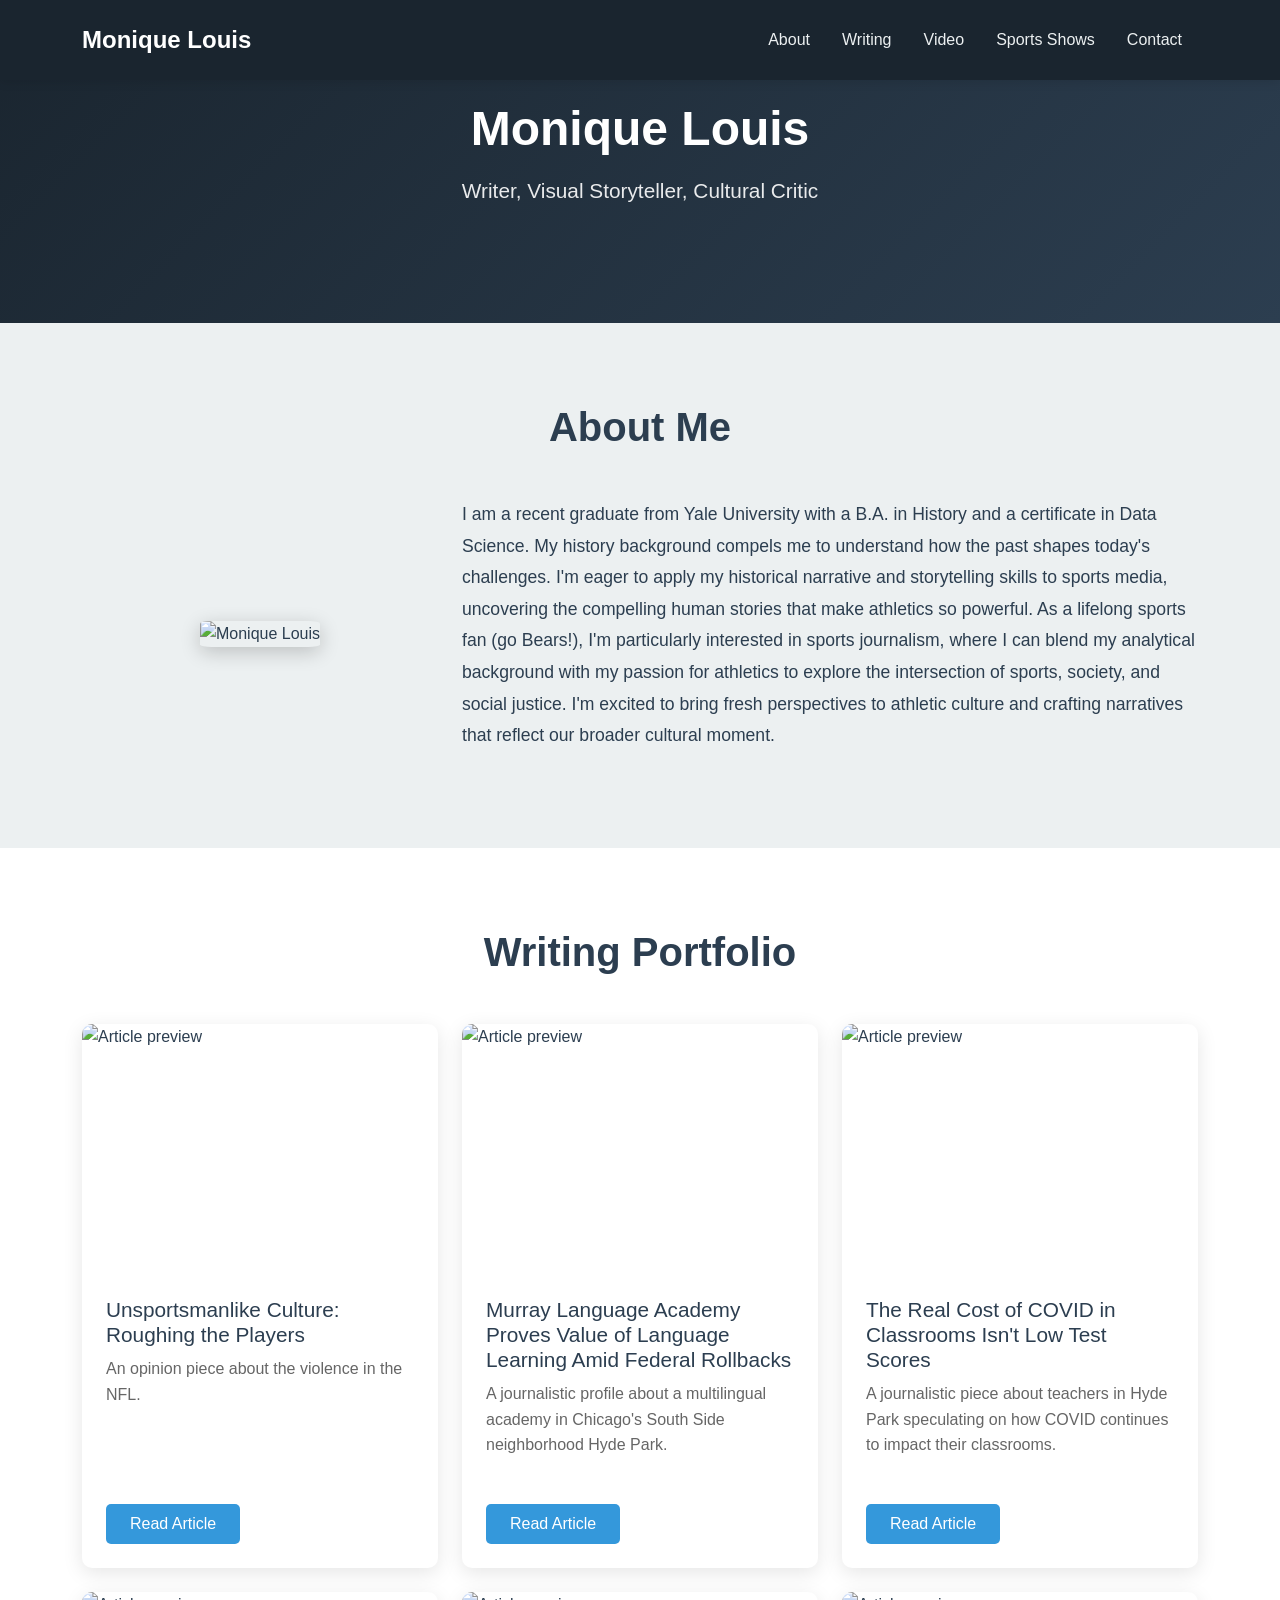
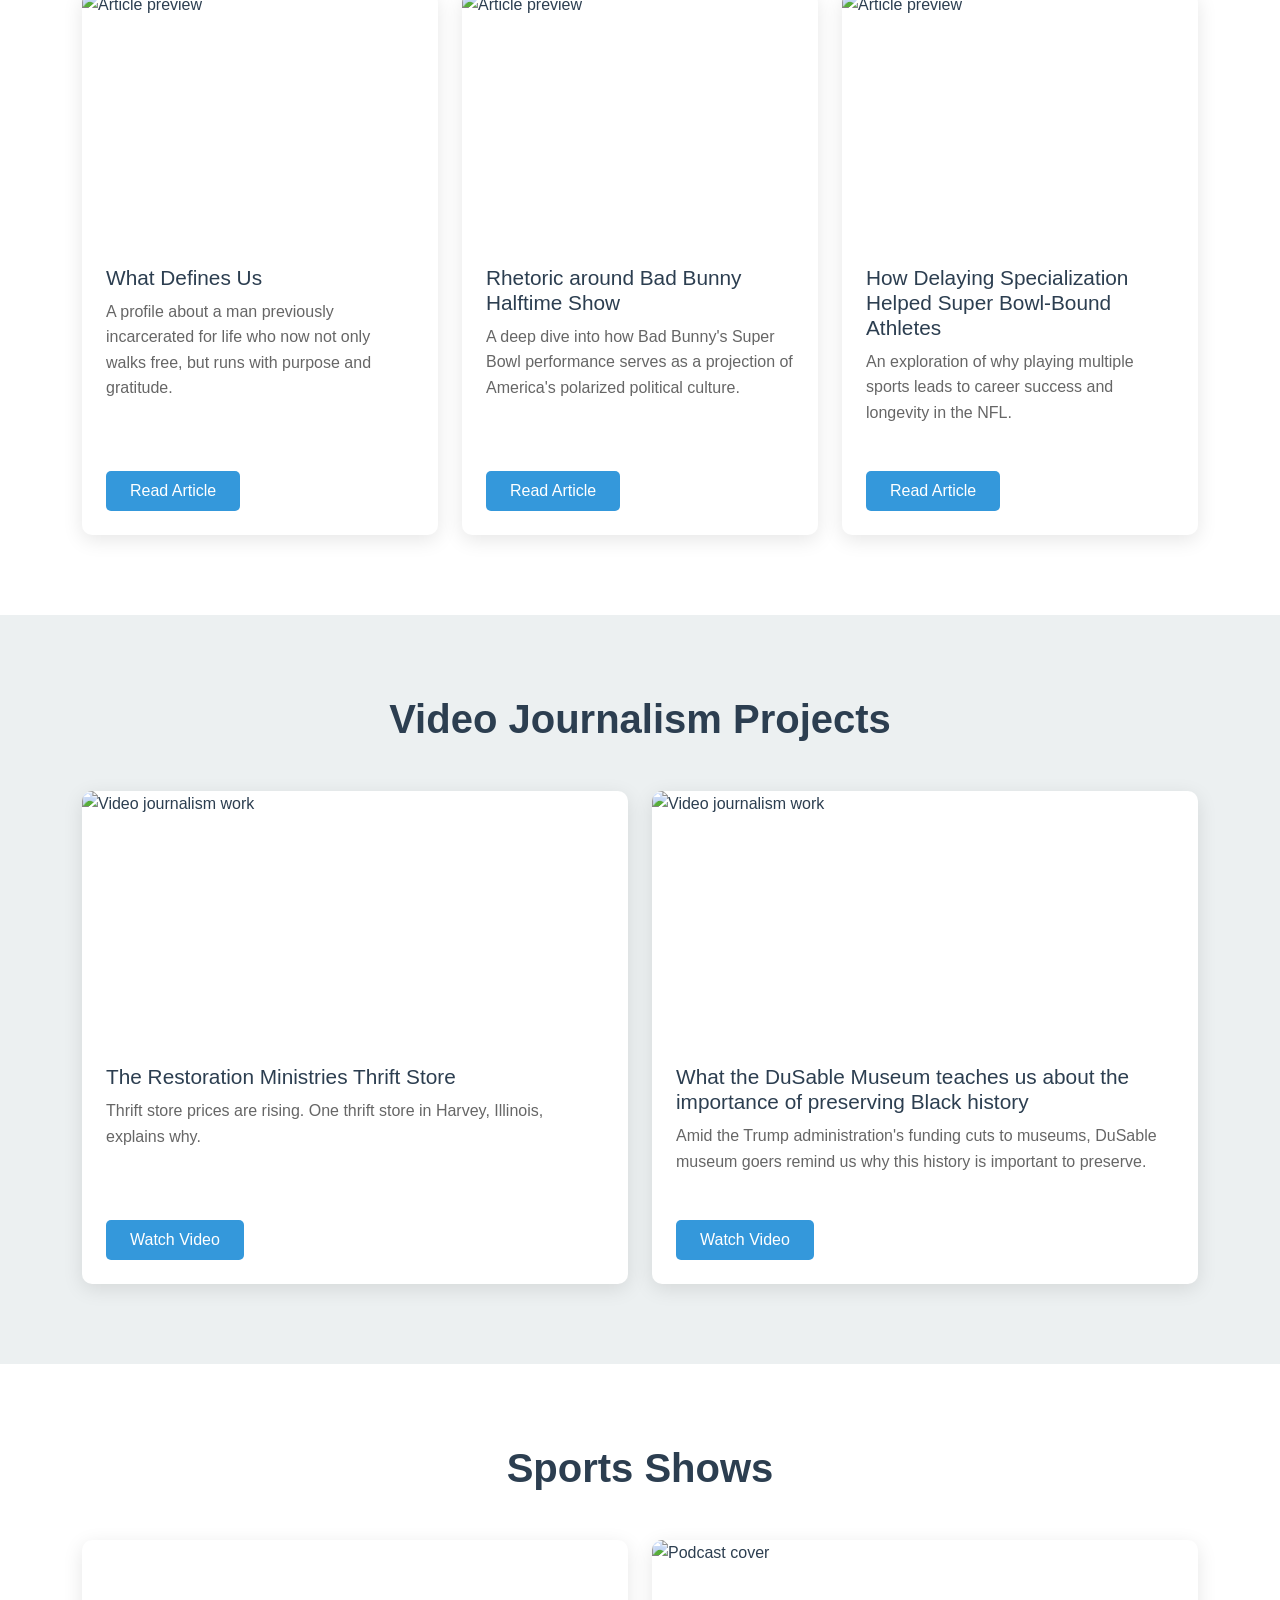
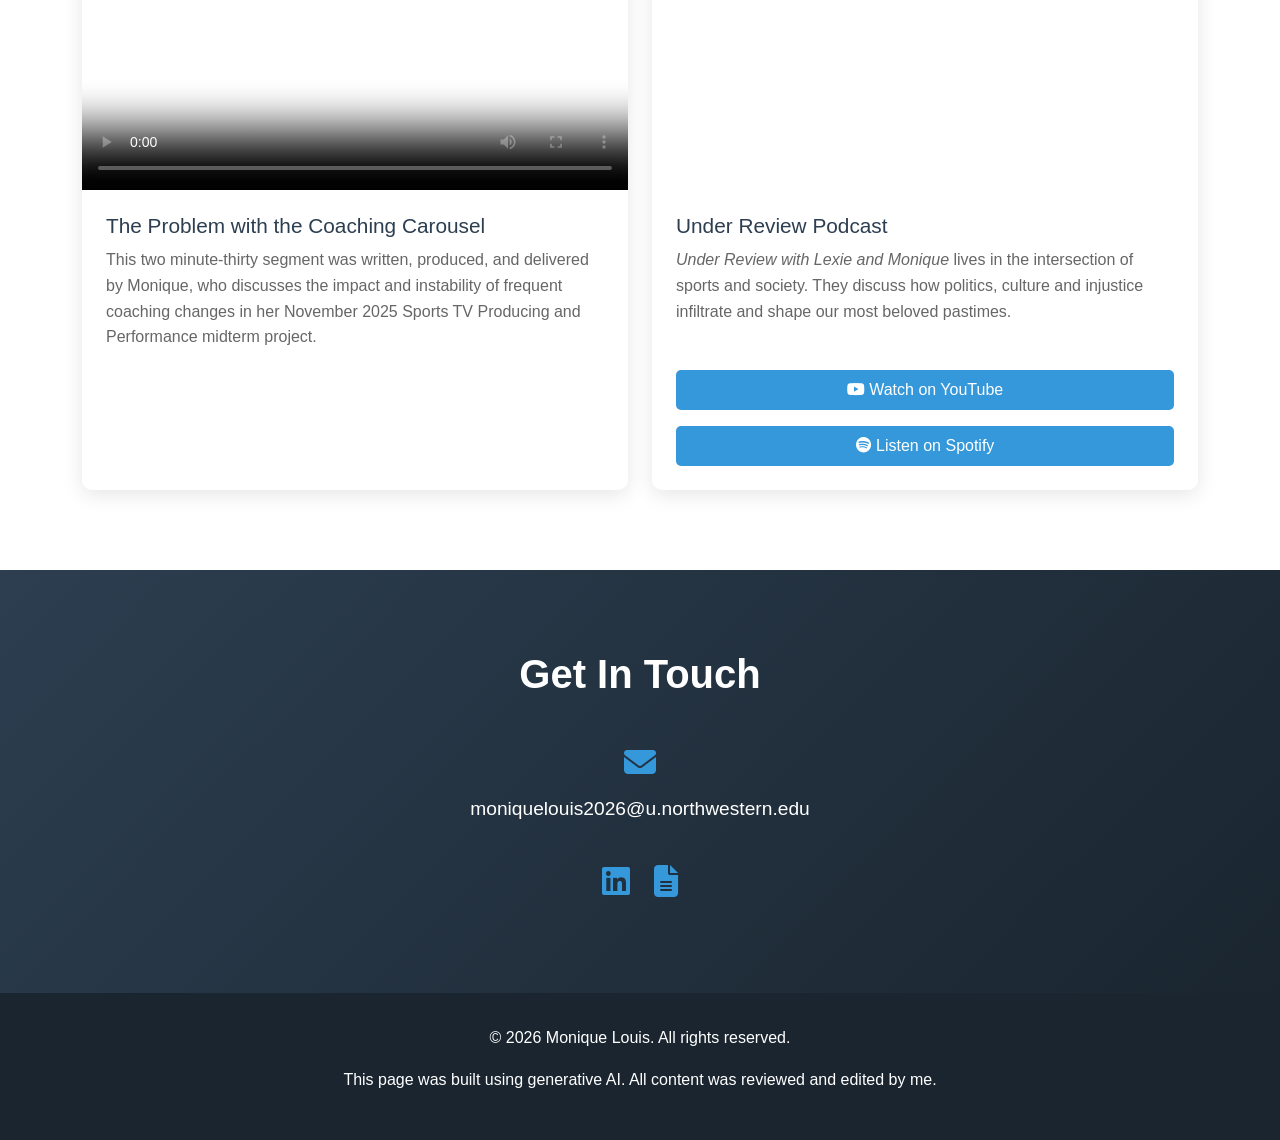
==== index.html @ 5cb2262d "Add files via upload" ====
<!DOCTYPE html>
<html lang="en">

<head>
    <meta charset="UTF-8">
    <meta name="viewport" content="width=device-width, initial-scale=1.0">
    <title>Monique Louis - Journalist</title>
    <link href="https://cdnjs.cloudflare.com/ajax/libs/bootstrap/5.3.0/css/bootstrap.min.css" rel="stylesheet">
    <link href="https://cdnjs.cloudflare.com/ajax/libs/font-awesome/6.4.0/css/all.min.css" rel="stylesheet">
    <link href="style.css" rel="stylesheet">
</head>

<body>
    <nav class="navbar navbar-expand-lg navbar-dark fixed-top">
        <div class="container">
            <a class="navbar-brand" href="#home">Monique Louis</a>
            <button class="navbar-toggler" type="button" data-bs-toggle="collapse" data-bs-target="#navbarNav">
                <span class="navbar-toggler-icon"></span>
            </button>
            <div class="collapse navbar-collapse" id="navbarNav">
                <ul class="navbar-nav ms-auto">
                    <li class="nav-item"><a class="nav-link" href="#about">About</a></li>
                    <li class="nav-item"><a class="nav-link" href="#writing">Writing</a></li>
                    <li class="nav-item"><a class="nav-link" href="#video-journalism">Video</a></li>
                    <li class="nav-item"><a class="nav-link" href="#sports">Sports Shows</a></li>
                    <li class="nav-item"><a class="nav-link" href="#contact">Contact</a></li>
                </ul>
            </div>
        </div>
    </nav>

    <section id="home" class="hero">
        <div class="container">
            <h1>Monique Louis</h1>
            <p>Writer, Visual Storyteller, Cultural Critic</p>
        </div>
    </section>

    <section id="about" class="bio-section">
        <div class="container">
            <h2 class="section-title">About Me</h2>
            <div class="row align-items-center">
                <div class="col-md-4 text-center mb-4 mb-md-0">
                    <img src="assets/profile.png" alt="Monique Louis" class="bio-photo">
                </div>
                <div class="col-md-8">
                    <div class="bio-content">
                        <p>I am a recent graduate from Yale University with a B.A. in History and a certificate in Data
                            Science. My history background compels me to understand how the past shapes today's
                            challenges. I'm eager to apply my historical narrative and storytelling skills to sports
                            media, uncovering the compelling human stories that make athletics so powerful. As a
                            lifelong sports fan (go Bears!), I'm particularly interested in sports journalism, where I
                            can blend my analytical background with my passion for athletics to explore the intersection
                            of sports, society, and social justice. I'm excited to bring fresh perspectives to athletic
                            culture and crafting narratives that reflect our broader cultural moment.</p>
                    </div>
                </div>
            </div>
        </div>
    </section>

    <section id="writing">
        <div class="container">
            <h2 class="section-title">Writing Portfolio</h2>
            <div class="row">
                <div class="col-md-4">
                    <div class="portfolio-item">
                        <img src="assets/roughing.png" alt="Article preview">
                        <div class="portfolio-content">
                            <h3>Unsportsmanlike Culture: Roughing the Players</h3>
                            <p>An opinion piece about the violence in the NFL.</p>
                            <a href="samples/Louis,%20Monique%20%E2%80%94%20Writing%20Sample/LouisMoniqueWritingSample.html"
                                class="btn btn-primary">Read Article</a>
                        </div>
                    </div>
                </div>
                <div class="col-md-4">
                    <div class="portfolio-item">
                        <img src="assets/murray.png" alt="Article preview">
                        <div class="portfolio-content">
                            <h3>Murray Language Academy Proves Value of Language Learning Amid Federal Rollbacks</h3>
                            <p>A journalistic profile about a multilingual academy in Chicago's South Side neighborhood
                                Hyde Park.</p>
                            <a href="samples/Murray%20Academy%20Profile%20%E2%80%94%20HP%20Herald.docx/MurrayAcademyProfileHPHerald.docx.html"
                                class="btn btn-primary">Read Article</a>
                        </div>
                    </div>
                </div>
                <div class="col-md-4">
                    <div class="portfolio-item">
                        <img src="samples/Beat%20%234%20/images/image1.png" alt="Article preview">
                        <div class="portfolio-content">
                            <h3>The Real Cost of COVID in Classrooms Isn't Low Test Scores</h3>
                            <p>A journalistic piece about teachers in Hyde Park speculating on how COVID continues to
                                impact their classrooms.</p>
                            <a href="samples/Beat%20%234%20/Beat4.html" class="btn btn-primary">Read Article</a>
                        </div>
                    </div>
                </div>
            </div>
            <div class="row justify-content-center mt-4">
                <div class="col-md-4">
                    <div class="portfolio-item">
                        <img src="samples/Beat%20%235/images/image1.png" alt="Article preview">
                        <div class="portfolio-content">
                            <h3>What Defines Us</h3>
                            <p>A profile about a man previously incarcerated for life who now not only walks free, but
                                runs with purpose and gratitude.</p>
                            <a href="samples/Beat%20%235/Beat5.html" class="btn btn-primary">Read Article</a>
                        </div>
                    </div>
                </div>
                <div class="col-md-4">
                    <div class="portfolio-item">
                        <img src="samples/City%20Story%20%E2%80%94%20Bad%20Bunny/images/image1.jpg"
                            alt="Article preview">
                        <div class="portfolio-content">
                            <h3>Rhetoric around Bad Bunny Halftime Show</h3>
                            <p>A deep dive into how Bad Bunny's Super Bowl performance serves as a projection of
                                America's polarized political culture.</p>
                            <a href="samples/City%20Story%20%E2%80%94%20Bad%20Bunny/CityStoryBadBunny.html"
                                class="btn btn-primary">Read Article</a>
                        </div>
                    </div>
                </div>
                <div class="col-md-4">
                    <div class="portfolio-item">
                        <img src="samples/NFL%20STORY/images/image1.png" alt="Article preview">
                        <div class="portfolio-content">
                            <h3>How Delaying Specialization Helped Super Bowl-Bound Athletes</h3>
                            <p>An exploration of why playing multiple sports leads to career success and longevity in
                                the NFL.</p>
                            <a href="samples/NFL%20STORY/NFLSTORY.html" class="btn btn-primary">Read Article</a>
                        </div>
                    </div>
                </div>
            </div>
        </div>
    </section>

    <section id="video-journalism" style="background-color: var(--light);">
        <div class="container">
            <h2 class="section-title">Video Journalism Projects</h2>
            <div class="row">
                <div class="col-md-6">
                    <div class="portfolio-item">
                        <img src="https://images.unsplash.com/photo-1452587925148-ce544e77e70d?w=800"
                            alt="Video journalism work">
                        <div class="portfolio-content">
                            <h3>The Restoration Ministries Thrift Store</h3>
                            <p>Thrift store prices are rising. One thrift store in Harvey, Illinois, explains why.</p>
                            <a href="assets/Thrift%20Video.mp4" class="btn btn-primary" target="_blank">Watch Video</a>
                        </div>
                    </div>
                </div>
                <div class="col-md-6">
                    <div class="portfolio-item">
                        <img src="https://images.unsplash.com/photo-1471107340929-a87cd0f5b5f3?w=800"
                            alt="Video journalism work">
                        <div class="portfolio-content">
                            <h3>What the DuSable Museum teaches us about the importance of preserving Black history</h3>
                            <p>Amid the Trump administration's funding cuts to museums, DuSable museum goers remind us
                                why this history is important to preserve.</p>
                            <a href="assets/DuSable%20Story.mp4" class="btn btn-primary" target="_blank">Watch Video</a>
                        </div>
                    </div>
                </div>
            </div>
        </div>
    </section>

    <section id="sports">
        <div class="container">
            <h2 class="section-title">Sports Shows</h2>
            <div class="row">
                <div class="col-md-6">
                    <div class="portfolio-item">
                        <!-- REPLACE src="#" WITH YOUR VIDEO FILE URL -->
                        <video controls poster="https://images.unsplash.com/photo-1492619375914-88005aa9e8fb?w=800">
                            <source src="#" type="video/mp4">
                            Your browser does not support the video tag.
                        </video>
                        <div class="portfolio-content">
                            <h3>The Problem with the Coaching Carousel</h3>
                            <p>This two minute-thirty segment was written, produced, and delivered by Monique, who
                                discusses the impact and instability of frequent coaching changes in her November 2025
                                Sports TV Producing and Performance midterm project.</p>
                        </div>
                    </div>
                </div>
                <div class="col-md-6">
                    <div class="portfolio-item">
                        <img src="https://images.unsplash.com/photo-1574717024653-61fd2cf4d44d?w=800"
                            alt="Podcast cover">
                        <div class="portfolio-content">
                            <h3>Under Review Podcast</h3>
                            <p><em>Under Review with Lexie and Monique</em> lives in the intersection of sports and
                                society. They discuss how politics, culture and injustice infiltrate and shape our most
                                beloved pastimes.</p>
                            <div class="podcast-links">
                                <!-- REPLACE # WITH YOUR YOUTUBE LINK -->
                                <a href="#" class="btn btn-primary mb-2" target="_blank">
                                    <i class="fab fa-youtube"></i> Watch on YouTube
                                </a>
                                <!-- REPLACE # WITH YOUR SPOTIFY LINK -->
                                <a href="#" class="btn btn-primary" target="_blank">
                                    <i class="fab fa-spotify"></i> Listen on Spotify
                                </a>
                            </div>
                        </div>
                    </div>
                </div>
            </div>
        </div>
    </section>

    <section id="contact" class="contact-section">
        <div class="container">
            <h2 class="section-title" style="color: white;">Get In Touch</h2>
            <div class="contact-info">
                <i class="fas fa-envelope"></i>
                <p style="font-size: 1.2rem;">
                    <a href="mailto:moniquelouis2026@u.northwestern.edu" style="color: white; text-decoration: none;">
                        moniquelouis2026@u.northwestern.edu
                    </a>
                </p>
                <div class="social-links">
                    <a href="https://www.linkedin.com/in/monique-louis-b0179722a" target="_blank" title="LinkedIn"><i
                            class="fab fa-linkedin"></i></a>
                    <a href="assets/Resume%20(3)%20copy.pdf" target="_blank" title="Resume"><i
                            class="fas fa-file-alt"></i></a>
                </div>
            </div>
        </div>
    </section>

    <footer>
        <div class="container">
            <p>&copy; 2026 Monique Louis. All rights reserved.</p>
            <p>
                This page was built using generative AI. All content was reviewed and edited by me.
            </p>
        </div>
    </footer>

    <script src="https://cdnjs.cloudflare.com/ajax/libs/bootstrap/5.3.0/js/bootstrap.bundle.min.js"></script>
    <script src="script.js"></script>
</body>

</html>
---- style.css ----
:root {
    --primary: #2c3e50;
    --accent: #3498db;
    --light: #ecf0f1;
    --dark: #1a252f;
}

body {
    font-family: 'Segoe UI', Tahoma, Geneva, Verdana, sans-serif;
    color: var(--primary);
    line-height: 1.6;
}

.navbar {
    background-color: var(--dark) !important;
    padding: 1rem 0;
    box-shadow: 0 2px 10px rgba(0,0,0,0.1);
}

.navbar-brand {
    font-size: 1.5rem;
    font-weight: 600;
    color: white !important;
}

.nav-link {
    color: var(--light) !important;
    margin: 0 0.5rem;
    transition: color 0.3s;
}

.nav-link:hover {
    color: var(--accent) !important;
}

.hero {
    background: linear-gradient(135deg, var(--dark) 0%, var(--primary) 100%);
    color: white;
    padding: 100px 0;
    text-align: center;
}

.hero h1 {
    font-size: 3rem;
    font-weight: 700;
    margin-bottom: 1rem;
}

.hero p {
    font-size: 1.3rem;
    opacity: 0.9;
}

section {
    padding: 80px 0;
}

.section-title {
    font-size: 2.5rem;
    font-weight: 700;
    margin-bottom: 3rem;
    text-align: center;
    color: var(--primary);
}

.portfolio-item {
    background: white;
    border-radius: 10px;
    overflow: hidden;
    box-shadow: 0 5px 20px rgba(0,0,0,0.1);
    transition: transform 0.3s, box-shadow 0.3s;
    margin-bottom: 30px;
    height: 100%;
    display: flex;
    flex-direction: column;
}

.portfolio-item:hover {
    transform: translateY(-5px);
    box-shadow: 0 10px 30px rgba(0,0,0,0.15);
}

.portfolio-item img, .portfolio-item video {
    width: 100%;
    height: 250px;
    object-fit: cover;
}

.portfolio-content {
    padding: 1.5rem;
    display: flex;
    flex-direction: column;
    flex-grow: 1;
}

.portfolio-content h3 {
    font-size: 1.3rem;
    margin-bottom: 0.5rem;
    color: var(--primary);
}

.portfolio-content p {
    color: #666;
    margin-bottom: 1rem;
    flex-grow: 1;
}

.portfolio-content .btn-primary {
    align-self: flex-start;
}

.portfolio-content .podcast-links {
    margin-top: auto;
}

.btn-primary {
    background-color: var(--accent);
    border: none;
    padding: 0.5rem 1.5rem;
    border-radius: 5px;
    transition: background-color 0.3s;
}

.btn-primary:hover {
    background-color: #2980b9;
}

.bio-section {
    background-color: var(--light);
}

.bio-photo {
    width: 250px;
    height: 300px;
    border-radius: 10%;
    object-fit: cover;
    box-shadow: 0 5px 20px rgba(0,0,0,0.2);
}

.bio-content {
    font-size: 1.1rem;
    line-height: 1.8;
}

.contact-section {
    background: linear-gradient(135deg, var(--primary) 0%, var(--dark) 100%);
    color: white;
}

.contact-info {
    text-align: center;
}

.contact-info i {
    font-size: 2rem;
    margin-bottom: 1rem;
    color: var(--accent);
}

.social-links {
    display: flex;
    justify-content: center;
    gap: 1.5rem;
    margin-top: 2rem;
}

.social-links a {
    color: white;
    font-size: 2rem;
    transition: color 0.3s, transform 0.3s;
}

.social-links a:hover {
    color: var(--accent);
    transform: scale(1.2);
}

.podcast-links {
    display: flex;
    flex-direction: column;
    gap: 0.5rem;
    width: 100%;
}

.podcast-links .btn-primary {
    width: 100%;
    text-align: center;
}

footer {
    background-color: var(--dark);
    color: white;
    text-align: center;
    padding: 2rem 0;
}

@media (max-width: 768px) {
    .hero h1 {
        font-size: 2rem;
    }
    
    .hero p {
        font-size: 1rem;
    }
    
    .section-title {
        font-size: 2rem;
    }
    
    .bio-photo {
        width: 200px;
        height: 200px;
    }
}
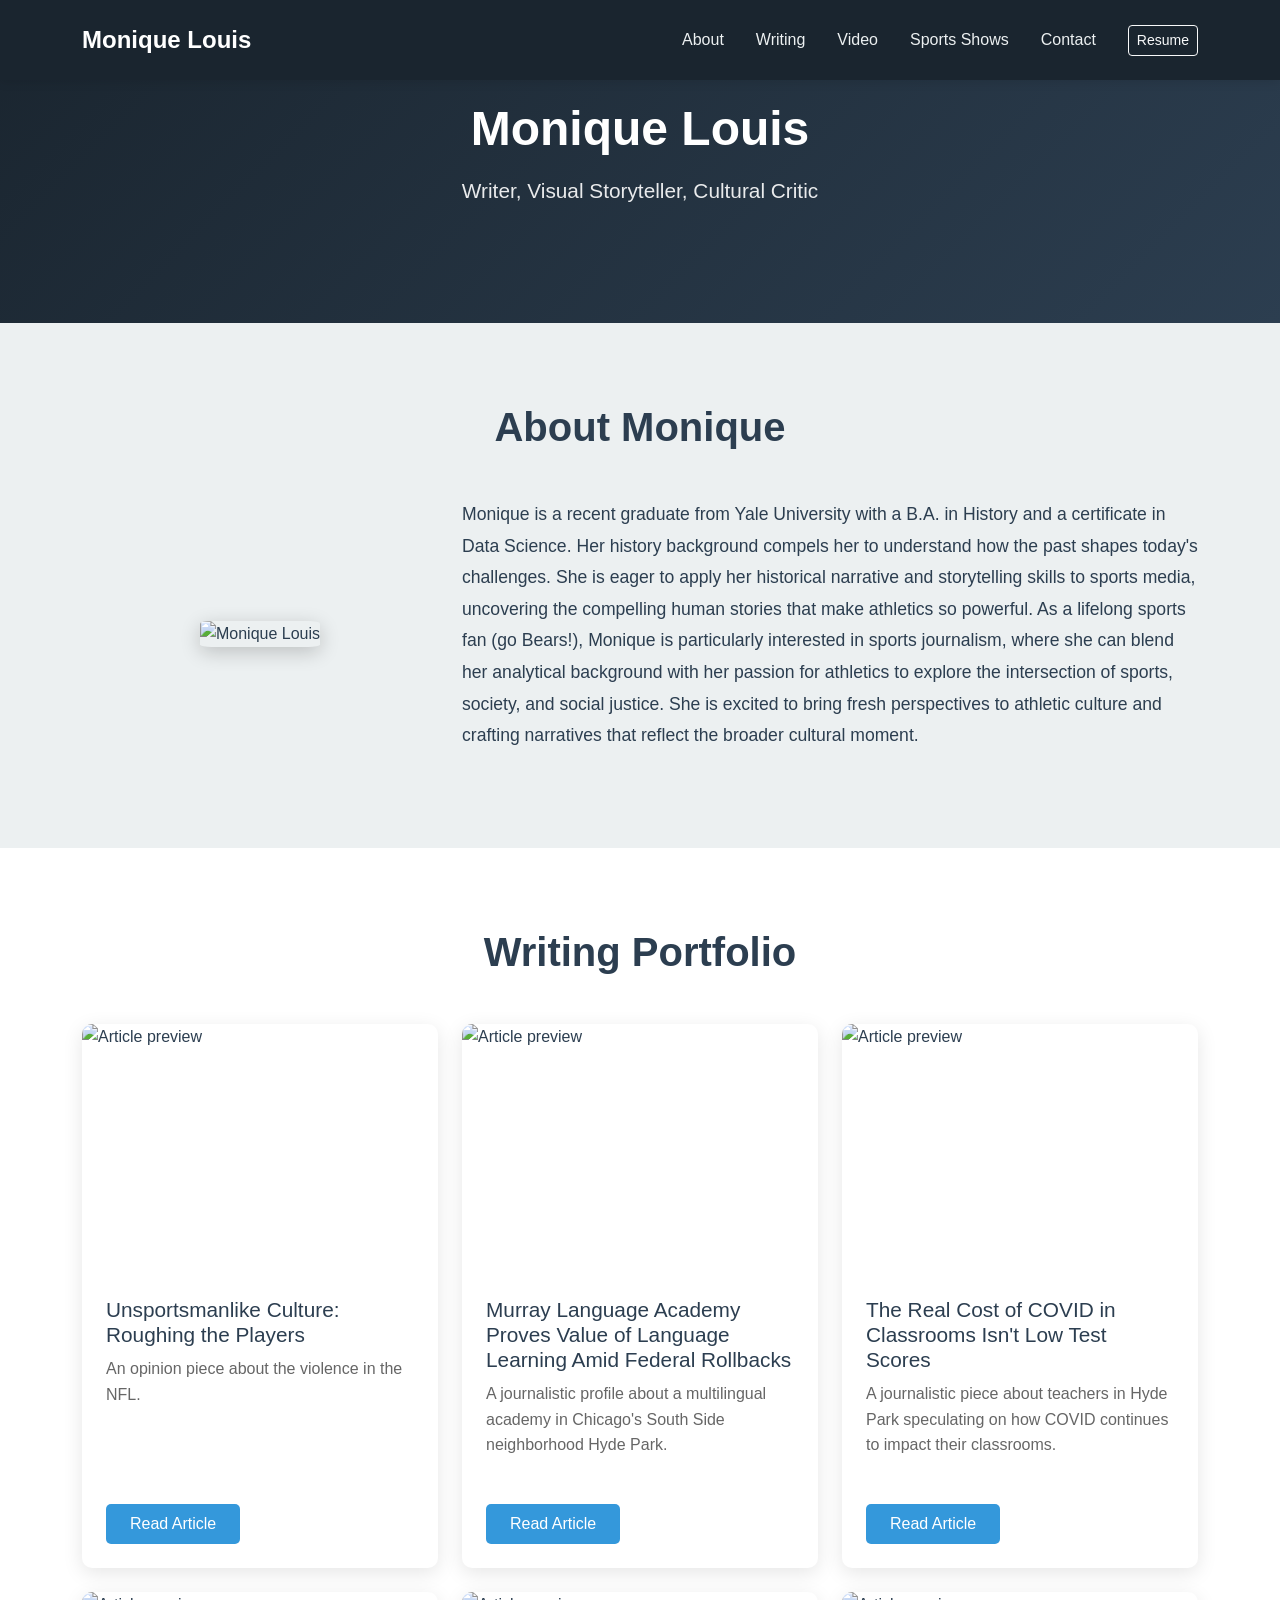
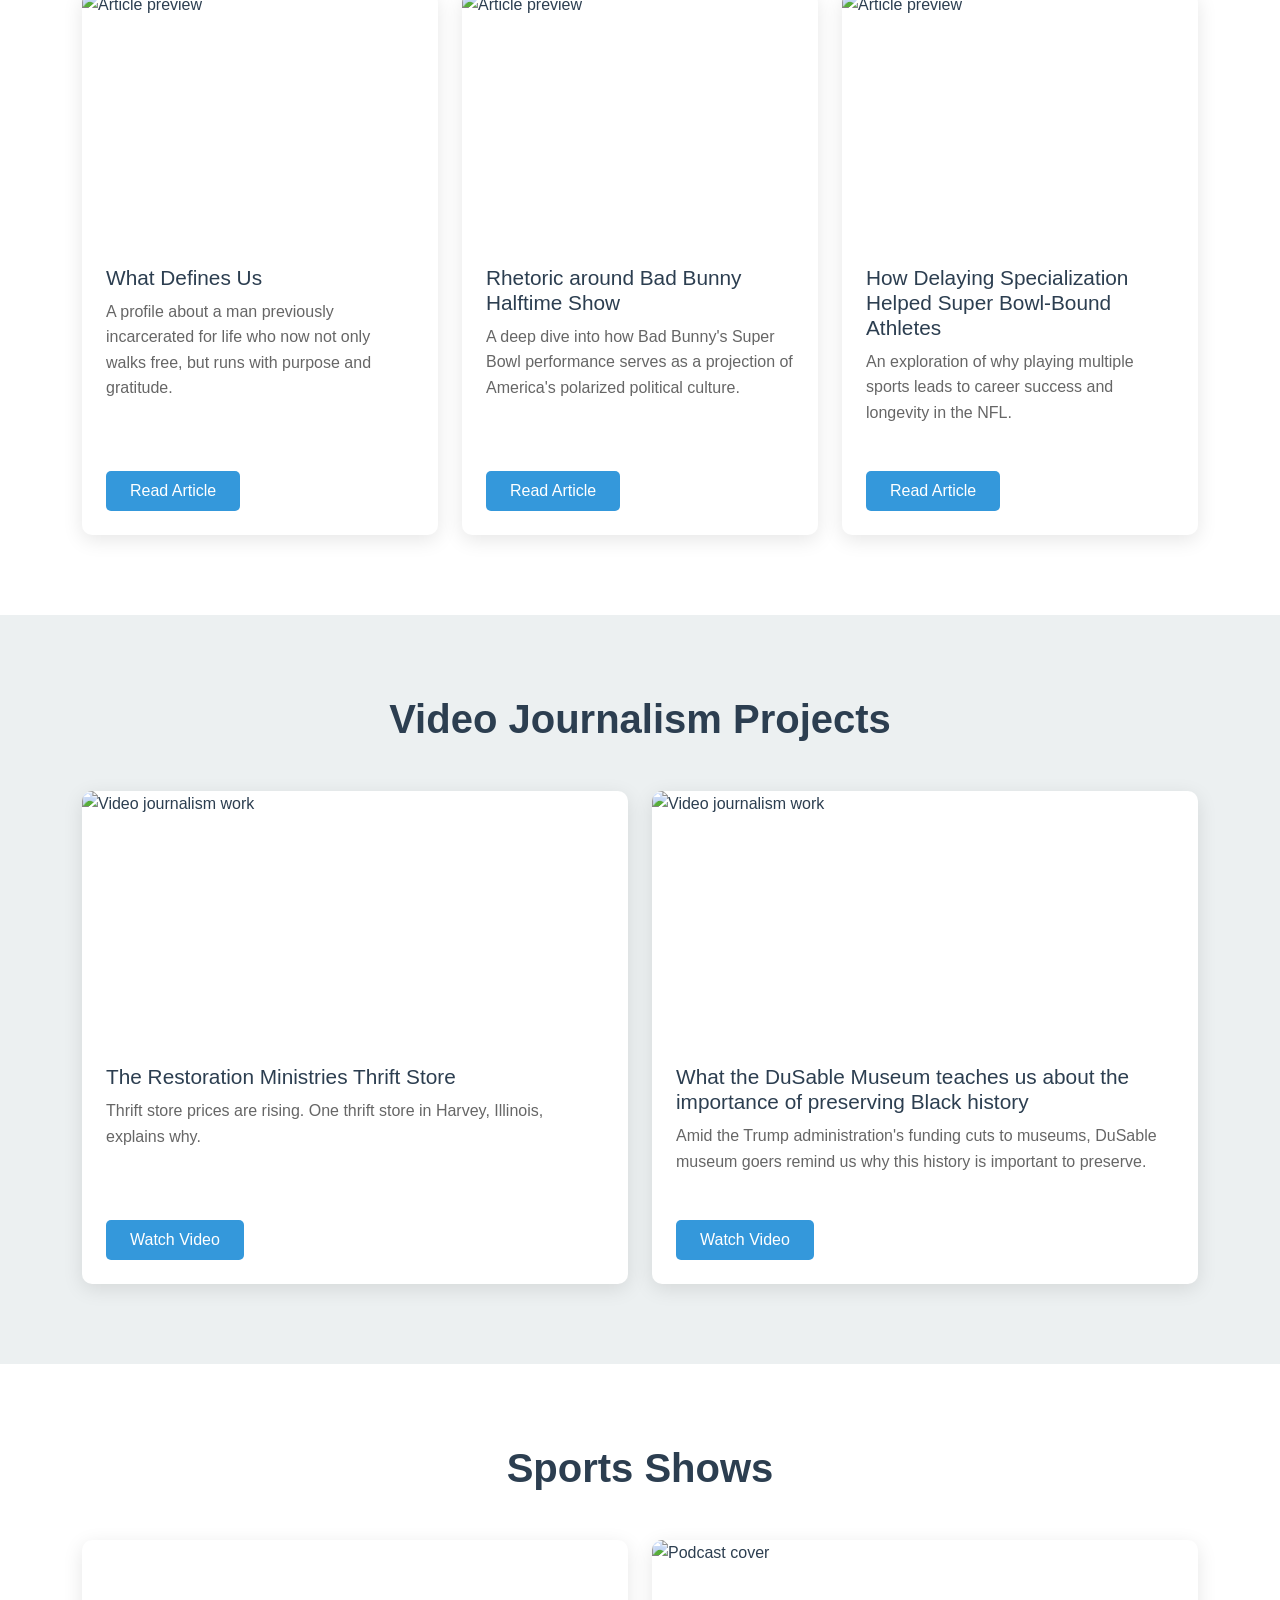
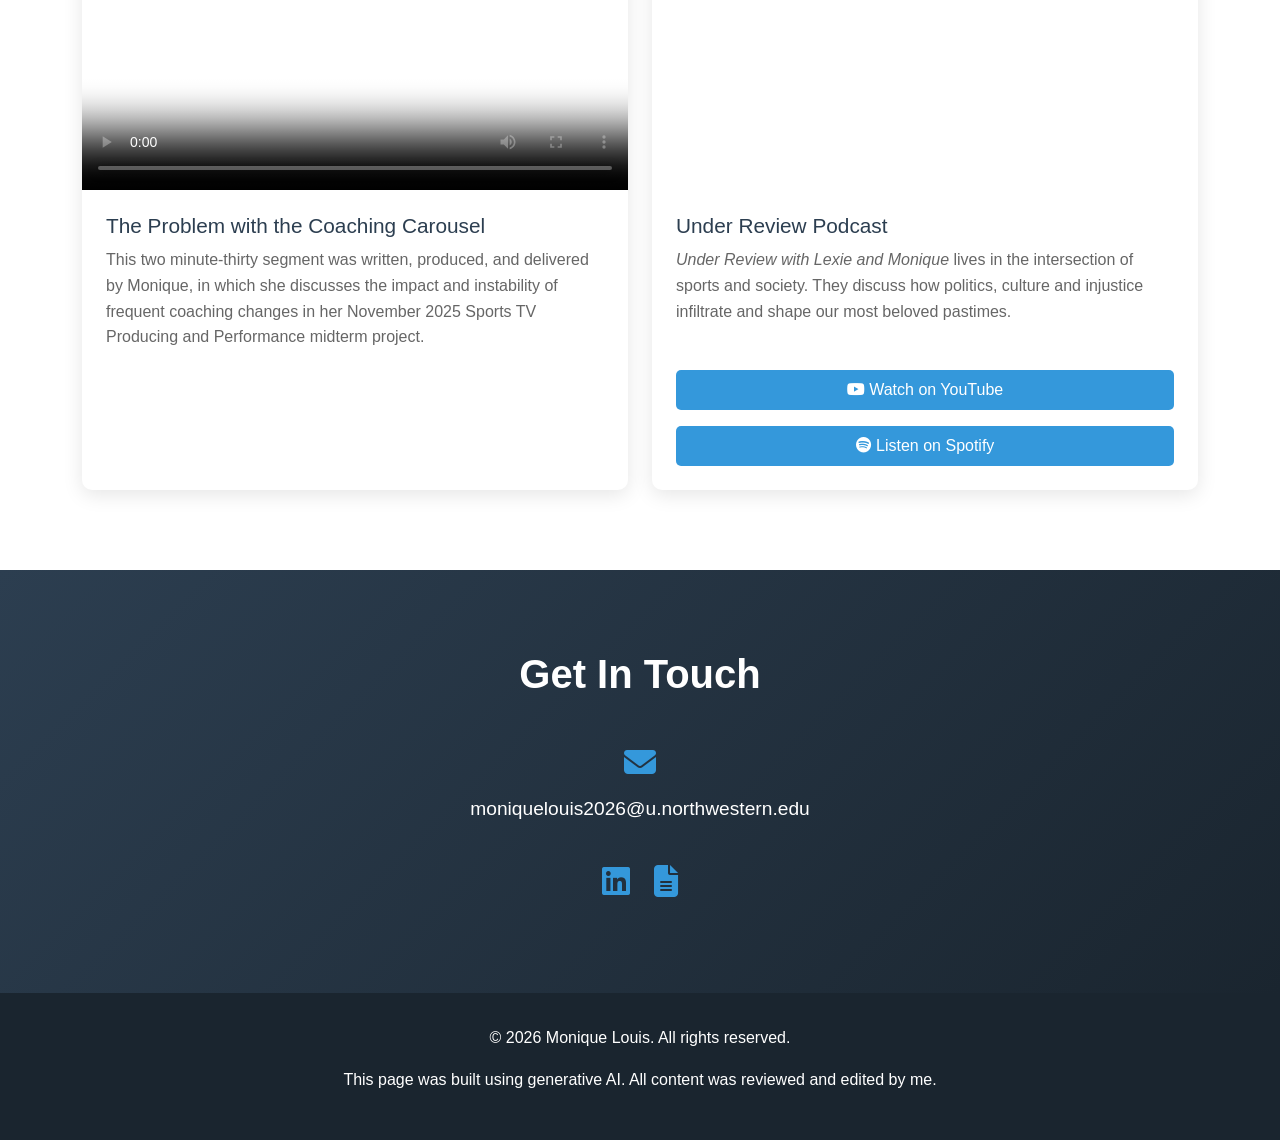
==== commit b779beec: "committed it" ====
--- a/index.html
+++ b/index.html
@@ -18,12 +18,15 @@
                 <span class="navbar-toggler-icon"></span>
             </button>
             <div class="collapse navbar-collapse" id="navbarNav">
-                <ul class="navbar-nav ms-auto">
+                <ul class="navbar-nav ms-auto align-items-center">
                     <li class="nav-item"><a class="nav-link" href="#about">About</a></li>
                     <li class="nav-item"><a class="nav-link" href="#writing">Writing</a></li>
                     <li class="nav-item"><a class="nav-link" href="#video-journalism">Video</a></li>
                     <li class="nav-item"><a class="nav-link" href="#sports">Sports Shows</a></li>
                     <li class="nav-item"><a class="nav-link" href="#contact">Contact</a></li>
+                    <li class="nav-item ms-lg-3">
+                        <a href="assets/resume.pdf" target="_blank" class="btn btn-outline-light btn-sm">Resume</a>
+                    </li>
                 </ul>
             </div>
         </div>
@@ -38,21 +41,22 @@
 
     <section id="about" class="bio-section">
         <div class="container">
-            <h2 class="section-title">About Me</h2>
+            <h2 class="section-title">About Monique</h2>
             <div class="row align-items-center">
                 <div class="col-md-4 text-center mb-4 mb-md-0">
-                    <img src="assets/profile.png" alt="Monique Louis" class="bio-photo">
+                    <img src="assets/headshot.jpg" alt="Monique Louis" class="bio-photo">
                 </div>
                 <div class="col-md-8">
                     <div class="bio-content">
-                        <p>I am a recent graduate from Yale University with a B.A. in History and a certificate in Data
-                            Science. My history background compels me to understand how the past shapes today's
-                            challenges. I'm eager to apply my historical narrative and storytelling skills to sports
+                        <p>Monique is a recent graduate from Yale University with a B.A. in History and a certificate in
+                            Data Science. Her history background compels her to understand how the past shapes today's
+                            challenges. She is eager to apply her historical narrative and storytelling skills to sports
                             media, uncovering the compelling human stories that make athletics so powerful. As a
-                            lifelong sports fan (go Bears!), I'm particularly interested in sports journalism, where I
-                            can blend my analytical background with my passion for athletics to explore the intersection
-                            of sports, society, and social justice. I'm excited to bring fresh perspectives to athletic
-                            culture and crafting narratives that reflect our broader cultural moment.</p>
+                            lifelong sports fan (go Bears!), Monique is particularly interested in sports journalism,
+                            where she can blend her analytical background with her passion for athletics to explore the
+                            intersection of sports, society, and social justice. She is excited to bring fresh
+                            perspectives to athletic culture and crafting narratives that reflect the broader cultural
+                            moment.</p>
                     </div>
                 </div>
             </div>
@@ -65,12 +69,12 @@
             <div class="row">
                 <div class="col-md-4">
                     <div class="portfolio-item">
-                        <img src="assets/roughing.png" alt="Article preview">
+                        <img src="assets/unsportsmanlike.png" alt="Article preview">
                         <div class="portfolio-content">
                             <h3>Unsportsmanlike Culture: Roughing the Players</h3>
                             <p>An opinion piece about the violence in the NFL.</p>
-                            <a href="samples/Louis,%20Monique%20%E2%80%94%20Writing%20Sample/LouisMoniqueWritingSample.html"
-                                class="btn btn-primary">Read Article</a>
+                            <a href="samples/writing-sample/LouisMoniqueWritingSample.html" class="btn btn-primary">Read
+                                Article</a>
                         </div>
                     </div>
                 </div>
@@ -81,19 +85,20 @@
                             <h3>Murray Language Academy Proves Value of Language Learning Amid Federal Rollbacks</h3>
                             <p>A journalistic profile about a multilingual academy in Chicago's South Side neighborhood
                                 Hyde Park.</p>
-                            <a href="samples/Murray%20Academy%20Profile%20%E2%80%94%20HP%20Herald.docx/MurrayAcademyProfileHPHerald.docx.html"
+                            <a href="samples/murray-profile/WebsiteMurrayAcademyProfile.docx.html"
                                 class="btn btn-primary">Read Article</a>
                         </div>
                     </div>
                 </div>
                 <div class="col-md-4">
                     <div class="portfolio-item">
-                        <img src="samples/Beat%20%234%20/images/image1.png" alt="Article preview">
+                        <img src="assets/test-scores.png" alt="Article preview">
                         <div class="portfolio-content">
                             <h3>The Real Cost of COVID in Classrooms Isn't Low Test Scores</h3>
                             <p>A journalistic piece about teachers in Hyde Park speculating on how COVID continues to
                                 impact their classrooms.</p>
-                            <a href="samples/Beat%20%234%20/Beat4.html" class="btn btn-primary">Read Article</a>
+                            <a href="samples/covid-impact/WebsiteCostofCOVID.html" class="btn btn-primary">Read
+                                Article</a>
                         </div>
                     </div>
                 </div>
@@ -101,36 +106,35 @@
             <div class="row justify-content-center mt-4">
                 <div class="col-md-4">
                     <div class="portfolio-item">
-                        <img src="samples/Beat%20%235/images/image1.png" alt="Article preview">
+                        <img src="assets/what-defines-us.png" alt="Article preview">
                         <div class="portfolio-content">
                             <h3>What Defines Us</h3>
                             <p>A profile about a man previously incarcerated for life who now not only walks free, but
                                 runs with purpose and gratitude.</p>
-                            <a href="samples/Beat%20%235/Beat5.html" class="btn btn-primary">Read Article</a>
-                        </div>
-                    </div>
-                </div>
-                <div class="col-md-4">
-                    <div class="portfolio-item">
-                        <img src="samples/City%20Story%20%E2%80%94%20Bad%20Bunny/images/image1.jpg"
-                            alt="Article preview">
+                            <a href="samples/what-defines-us/Websitewhatdefinesus.html" class="btn btn-primary">Read
+                                Article</a>
+                        </div>
+                    </div>
+                </div>
+                <div class="col-md-4">
+                    <div class="portfolio-item">
+                        <img src="assets/bad-bunny.png" alt="Article preview">
                         <div class="portfolio-content">
                             <h3>Rhetoric around Bad Bunny Halftime Show</h3>
                             <p>A deep dive into how Bad Bunny's Super Bowl performance serves as a projection of
                                 America's polarized political culture.</p>
-                            <a href="samples/City%20Story%20%E2%80%94%20Bad%20Bunny/CityStoryBadBunny.html"
-                                class="btn btn-primary">Read Article</a>
-                        </div>
-                    </div>
-                </div>
-                <div class="col-md-4">
-                    <div class="portfolio-item">
-                        <img src="samples/NFL%20STORY/images/image1.png" alt="Article preview">
+                            <a href="samples/bad-bunny/CityStoryBadBunny.html" class="btn btn-primary">Read Article</a>
+                        </div>
+                    </div>
+                </div>
+                <div class="col-md-4">
+                    <div class="portfolio-item">
+                        <img src="assets/nfl-story.png" alt="Article preview">
                         <div class="portfolio-content">
                             <h3>How Delaying Specialization Helped Super Bowl-Bound Athletes</h3>
                             <p>An exploration of why playing multiple sports leads to career success and longevity in
                                 the NFL.</p>
-                            <a href="samples/NFL%20STORY/NFLSTORY.html" class="btn btn-primary">Read Article</a>
+                            <a href="samples/nfl-story/NFLSTORY.html" class="btn btn-primary">Read Article</a>
                         </div>
                     </div>
                 </div>
@@ -144,24 +148,22 @@
             <div class="row">
                 <div class="col-md-6">
                     <div class="portfolio-item">
-                        <img src="https://images.unsplash.com/photo-1452587925148-ce544e77e70d?w=800"
-                            alt="Video journalism work">
+                        <img src="assets/thrift.png" alt="Video journalism work">
                         <div class="portfolio-content">
                             <h3>The Restoration Ministries Thrift Store</h3>
                             <p>Thrift store prices are rising. One thrift store in Harvey, Illinois, explains why.</p>
-                            <a href="assets/Thrift%20Video.mp4" class="btn btn-primary" target="_blank">Watch Video</a>
-                        </div>
-                    </div>
-                </div>
-                <div class="col-md-6">
-                    <div class="portfolio-item">
-                        <img src="https://images.unsplash.com/photo-1471107340929-a87cd0f5b5f3?w=800"
-                            alt="Video journalism work">
+                            <a href="assets/thrift-video.mp4" class="btn btn-primary" target="_blank">Watch Video</a>
+                        </div>
+                    </div>
+                </div>
+                <div class="col-md-6">
+                    <div class="portfolio-item">
+                        <img src="assets/dusable.png" alt="Video journalism work">
                         <div class="portfolio-content">
                             <h3>What the DuSable Museum teaches us about the importance of preserving Black history</h3>
                             <p>Amid the Trump administration's funding cuts to museums, DuSable museum goers remind us
                                 why this history is important to preserve.</p>
-                            <a href="assets/DuSable%20Story.mp4" class="btn btn-primary" target="_blank">Watch Video</a>
+                            <a href="assets/dusable-video.mp4" class="btn btn-primary" target="_blank">Watch Video</a>
                         </div>
                     </div>
                 </div>
@@ -175,14 +177,14 @@
             <div class="row">
                 <div class="col-md-6">
                     <div class="portfolio-item">
-                        <!-- REPLACE src="#" WITH YOUR VIDEO FILE URL -->
-                        <video controls poster="https://images.unsplash.com/photo-1492619375914-88005aa9e8fb?w=800">
-                            <source src="#" type="video/mp4">
+                        <video controls poster="assets/coaching.png">
+                            <source src="assets/coaching-video.mp4" type="video/mp4">
                             Your browser does not support the video tag.
                         </video>
                         <div class="portfolio-content">
                             <h3>The Problem with the Coaching Carousel</h3>
-                            <p>This two minute-thirty segment was written, produced, and delivered by Monique, who
+                            <p>This two minute-thirty segment was written, produced, and delivered by Monique, in which
+                                she
                                 discusses the impact and instability of frequent coaching changes in her November 2025
                                 Sports TV Producing and Performance midterm project.</p>
                         </div>
@@ -190,19 +192,16 @@
                 </div>
                 <div class="col-md-6">
                     <div class="portfolio-item">
-                        <img src="https://images.unsplash.com/photo-1574717024653-61fd2cf4d44d?w=800"
-                            alt="Podcast cover">
+                        <img src="assets/under-review.png" alt="Podcast cover">
                         <div class="portfolio-content">
                             <h3>Under Review Podcast</h3>
                             <p><em>Under Review with Lexie and Monique</em> lives in the intersection of sports and
                                 society. They discuss how politics, culture and injustice infiltrate and shape our most
                                 beloved pastimes.</p>
                             <div class="podcast-links">
-                                <!-- REPLACE # WITH YOUR YOUTUBE LINK -->
                                 <a href="#" class="btn btn-primary mb-2" target="_blank">
                                     <i class="fab fa-youtube"></i> Watch on YouTube
                                 </a>
-                                <!-- REPLACE # WITH YOUR SPOTIFY LINK -->
                                 <a href="#" class="btn btn-primary" target="_blank">
                                     <i class="fab fa-spotify"></i> Listen on Spotify
                                 </a>
@@ -227,8 +226,7 @@
                 <div class="social-links">
                     <a href="https://www.linkedin.com/in/monique-louis-b0179722a" target="_blank" title="LinkedIn"><i
                             class="fab fa-linkedin"></i></a>
-                    <a href="assets/Resume%20(3)%20copy.pdf" target="_blank" title="Resume"><i
-                            class="fas fa-file-alt"></i></a>
+                    <a href="assets/resume.pdf" target="_blank" title="Resume"><i class="fas fa-file-alt"></i></a>
                 </div>
             </div>
         </div>
--- a/style.css
+++ b/style.css
@@ -14,7 +14,7 @@
 .navbar {
     background-color: var(--dark) !important;
     padding: 1rem 0;
-    box-shadow: 0 2px 10px rgba(0,0,0,0.1);
+    box-shadow: 0 2px 10px rgba(0, 0, 0, 0.1);
 }
 
 .navbar-brand {
@@ -67,7 +67,7 @@
     background: white;
     border-radius: 10px;
     overflow: hidden;
-    box-shadow: 0 5px 20px rgba(0,0,0,0.1);
+    box-shadow: 0 5px 20px rgba(0, 0, 0, 0.1);
     transition: transform 0.3s, box-shadow 0.3s;
     margin-bottom: 30px;
     height: 100%;
@@ -77,13 +77,24 @@
 
 .portfolio-item:hover {
     transform: translateY(-5px);
-    box-shadow: 0 10px 30px rgba(0,0,0,0.15);
-}
-
-.portfolio-item img, .portfolio-item video {
+    box-shadow: 0 10px 30px rgba(0, 0, 0, 0.15);
+}
+
+.portfolio-item img,
+.portfolio-item video {
     width: 100%;
     height: 250px;
     object-fit: cover;
+    object-position: center;
+    /* Changed from top to center as a better default */
+}
+
+/* Specific overrides for showing specific parts of thumbnails */
+.portfolio-item img[src*="bad-bunny"],
+.portfolio-item img[src*="nfl-story"],
+.portfolio-item img[src*="what-defines-us"] {
+    object-position: top;
+    /* Anchors the top of the photo to the top of the thumbnail */
 }
 
 .portfolio-content {
@@ -134,7 +145,7 @@
     height: 300px;
     border-radius: 10%;
     object-fit: cover;
-    box-shadow: 0 5px 20px rgba(0,0,0,0.2);
+    box-shadow: 0 5px 20px rgba(0, 0, 0, 0.2);
 }
 
 .bio-content {
@@ -198,15 +209,15 @@
     .hero h1 {
         font-size: 2rem;
     }
-    
+
     .hero p {
         font-size: 1rem;
     }
-    
+
     .section-title {
         font-size: 2rem;
     }
-    
+
     .bio-photo {
         width: 200px;
         height: 200px;
